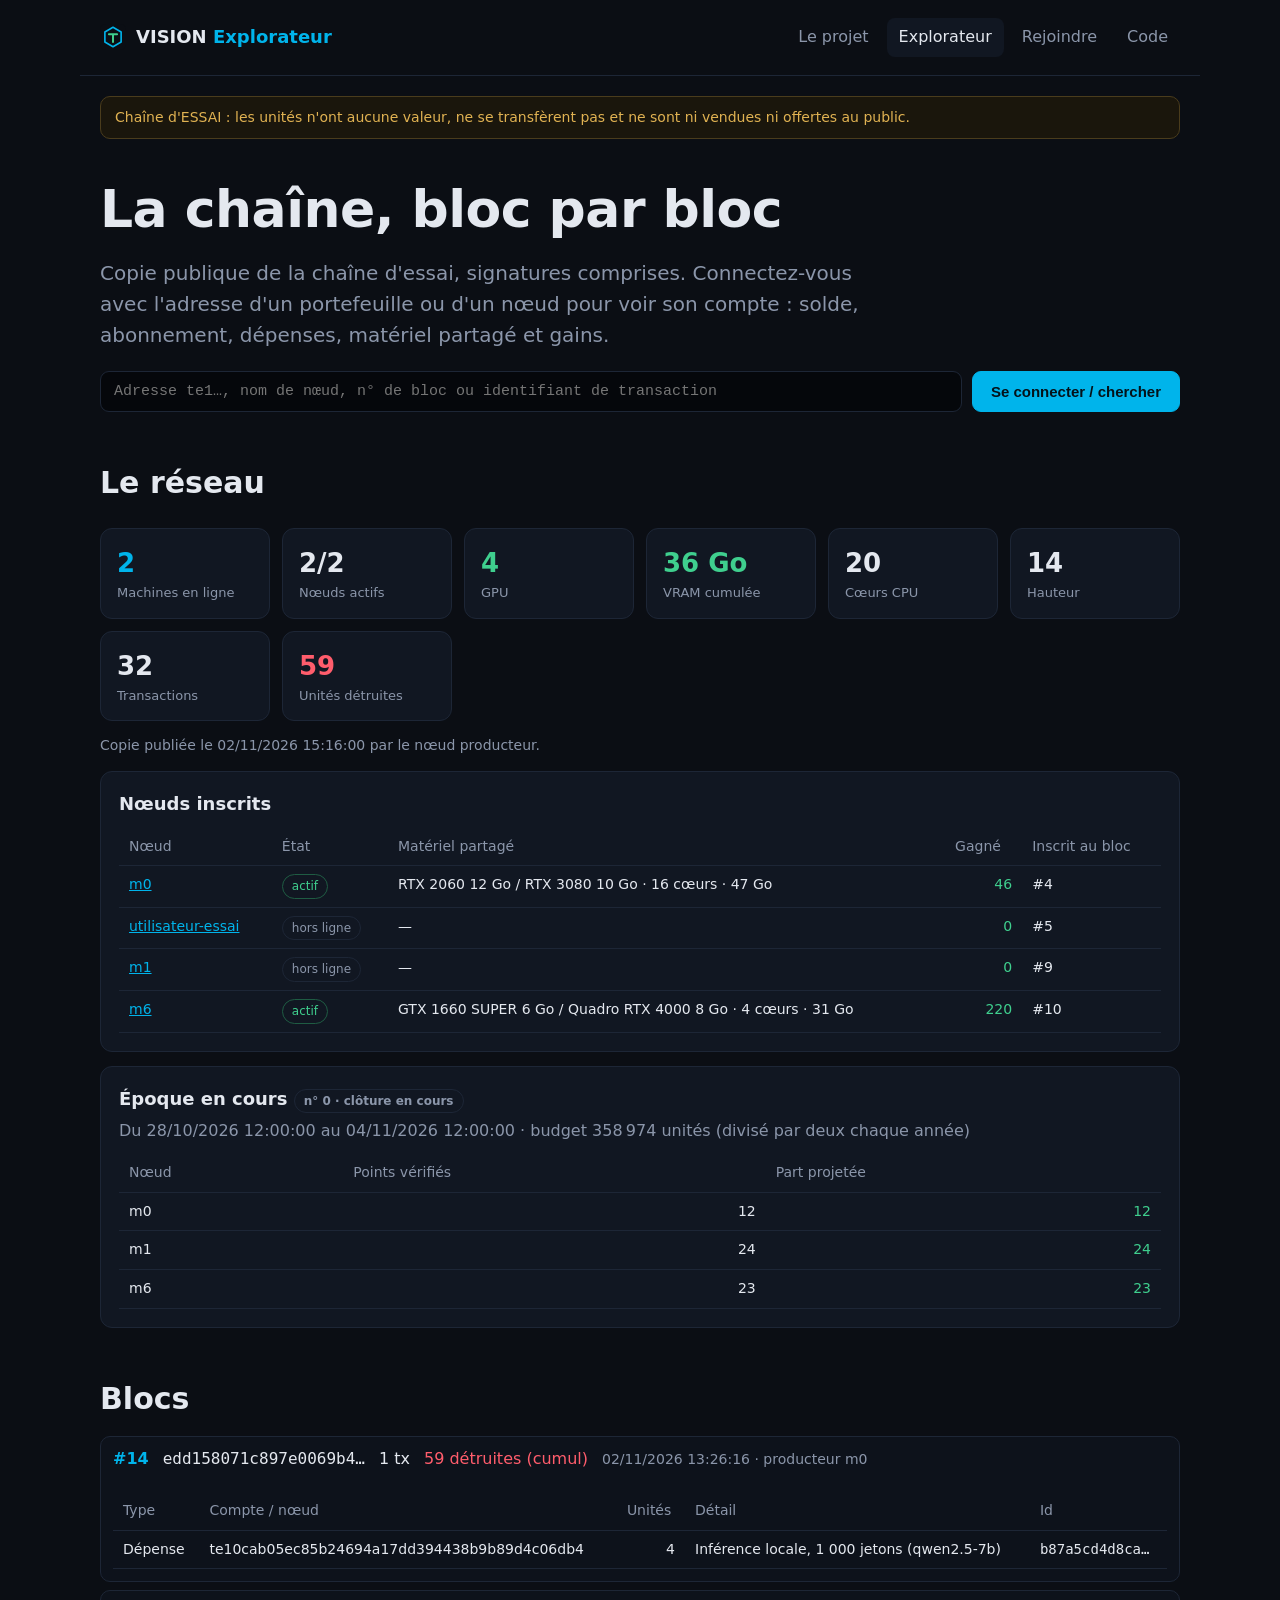
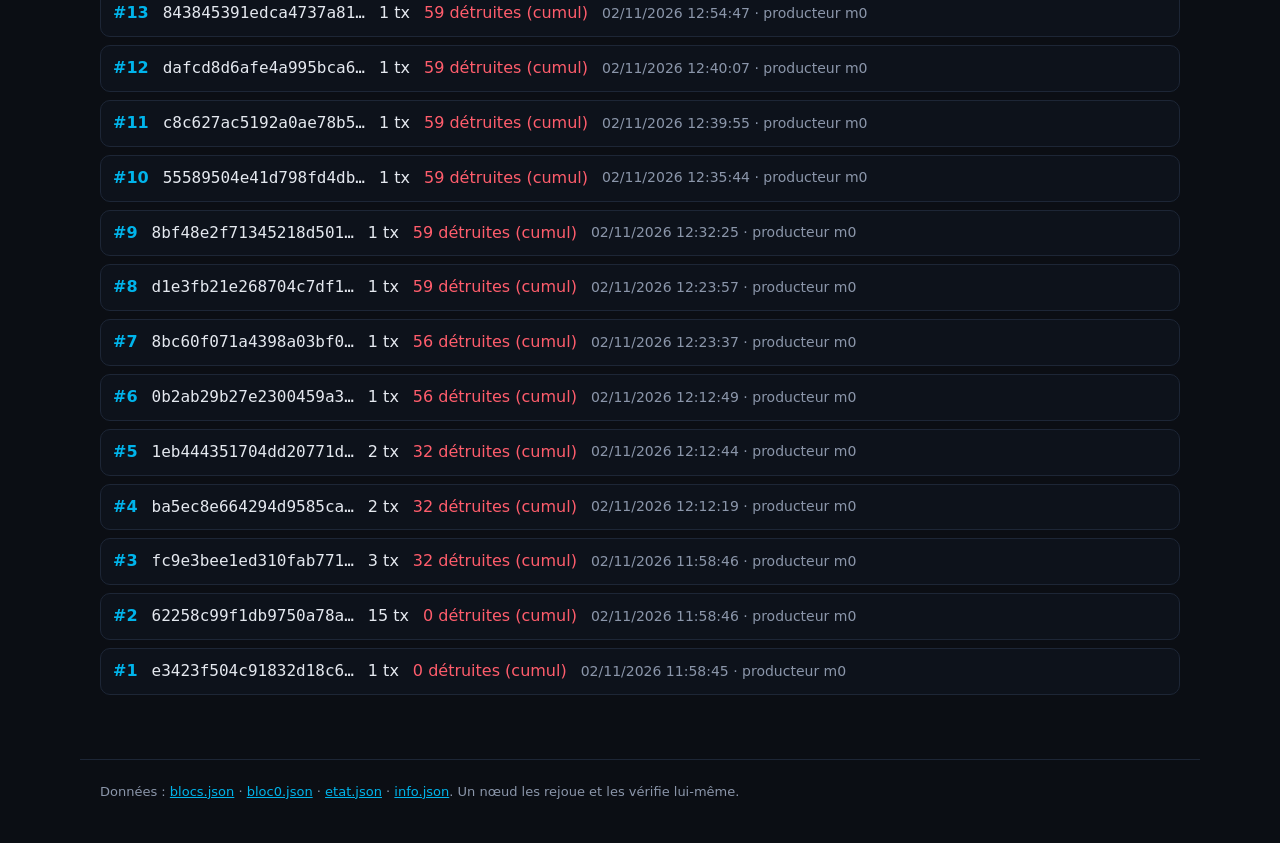
==== docs/explorateur/index.html @ 6919ff0c "VISION : nœud, portefeuille, chaîne d'essai, explorateur et installateur (v0.5.1-essai) Réseau d'ess" ====
<!doctype html>
<html lang="fr">
<head>
<meta charset="utf-8">
<meta name="viewport" content="width=device-width, initial-scale=1">
<title>VISION · explorateur de la chaîne d'essai</title>
<link rel="icon" href="../icone.svg">
<link rel="stylesheet" href="../style.css">
<script defer src="explorateur.js"></script>
</head>
<body>
<header class="haut">
  <a class="marque" href="../"><img src="../icone.svg" alt="" width="26" height="26"><span>VISION <b>Explorateur</b></span></a>
  <nav class="liens">
    <a href="../">Le projet</a>
    <a class="actif" href="./">Explorateur</a>
    <a href="../#rejoindre">Rejoindre</a>
    <a href="https://github.com/Turbo31150/vision">Code</a>
  </nav>
</header>
<main class="page">
  <div class="bandeau">Chaîne d'ESSAI : les unités n'ont aucune valeur, ne se transfèrent pas et ne sont ni vendues ni offertes au public.</div>

  <h1>La chaîne, bloc par bloc</h1>
  <p class="sous">Copie publique de la chaîne d'essai, signatures comprises. Connectez-vous avec l'adresse d'un portefeuille ou d'un nœud pour voir son compte : solde, abonnement, dépenses, matériel partagé et gains.</p>

  <form class="recherche" id="form" role="search">
    <input id="q" type="text" spellcheck="false" autocomplete="off" placeholder="Adresse te1…, nom de nœud, n° de bloc ou identifiant de transaction" aria-label="Recherche">
    <button class="bouton primaire" type="submit">Se connecter / chercher</button>
  </form>
  <div id="message" class="message" hidden></div>

  <section id="compte" hidden>
    <h2 id="compte-titre">Compte</h2>
    <p class="vide mono" id="compte-adresse"></p>
    <div class="kpis" id="compte-kpis"></div>
    <div class="grille" style="margin-top:14px">
      <div class="carte"><h3>Abonnement et forfaits</h3><div id="compte-forfaits"></div></div>
      <div class="carte"><h3>Nœuds et matériel partagé</h3><div id="compte-noeuds"></div></div>
    </div>
    <div class="carte" style="margin-top:14px"><h3>Opérations</h3><div id="compte-historique"></div></div>
  </section>

  <h2>Le réseau</h2>
  <div class="kpis" id="kpis"></div>
  <p class="vide" id="date"></p>
  <div class="carte" style="margin-top:14px"><h3>Nœuds inscrits</h3><div id="noeuds"></div></div>
  <div class="carte" style="margin-top:14px"><h3>Époque en cours <span class="badge" id="epoque-badge"></span></h3><div id="epoque"></div></div>

  <h2>Blocs</h2>
  <div id="blocs"></div>
</main>
<footer>Données : <a href="../chaine/blocs.json">blocs.json</a> · <a href="../chaine/bloc0.json">bloc0.json</a> · <a href="../chaine/etat.json">etat.json</a> · <a href="../chaine/info.json">info.json</a>. Un nœud les rejoue et les vérifie lui-même.</footer>
</body>
</html>
---- docs/style.css ----
:root{--fond:#0b0e14;--carte:#111722;--bord:#1d2636;--texte:#e4e8ef;--doux:#8b96aa;--cyan:#00b4eb;--vert:#3fcf8e;--rouge:#ff5d6c;--or:#e0b252;color-scheme:dark}
*{box-sizing:border-box}
html{-webkit-text-size-adjust:100%}
body{margin:0;background:var(--fond);color:var(--texte);font:16px/1.55 "Noto Sans","Ubuntu","Segoe UI",system-ui,sans-serif}
a{color:var(--cyan)}
code,pre,.mono{font-family:"Ubuntu Mono","DejaVu Sans Mono",ui-monospace,monospace}
.page{max-width:1120px;margin:0 auto;padding:0 20px 64px}
header.haut{display:flex;align-items:center;gap:18px;flex-wrap:wrap;padding:18px 20px;border-bottom:1px solid var(--bord);max-width:1120px;margin:0 auto}
.marque{display:flex;align-items:center;gap:10px;font-weight:600;font-size:18px;text-decoration:none;color:var(--texte)}
.marque b{color:var(--cyan)}
nav.liens{display:flex;gap:6px;flex-wrap:wrap;margin-left:auto}
nav.liens a{padding:7px 12px;border-radius:8px;text-decoration:none;color:var(--doux)}
nav.liens a:hover,nav.liens a.actif{color:var(--texte);background:var(--carte)}
.bandeau{margin:20px 0;padding:10px 14px;border:1px solid #4a3c1c;background:#1a160c;color:var(--or);border-radius:10px;font-size:14px}
h1{font-size:clamp(30px,5vw,52px);line-height:1.08;margin:42px 0 14px;letter-spacing:-.01em}
h2{font-size:clamp(22px,3vw,30px);margin:48px 0 14px}
h3{margin:0 0 6px;font-size:18px}
.sous{color:var(--doux);font-size:clamp(16px,2vw,20px);max-width:760px}
.k{font:600 13px/1 "Ubuntu Mono",monospace;letter-spacing:.16em;text-transform:uppercase;color:var(--cyan)}
.grille{display:grid;grid-template-columns:repeat(auto-fit,minmax(min(100%,240px),1fr));gap:14px}
.carte{background:var(--carte);border:1px solid var(--bord);border-radius:12px;padding:18px}
.carte p{margin:6px 0 0;color:var(--doux)}
.kpis{display:grid;grid-template-columns:repeat(auto-fit,minmax(min(100%,150px),1fr));gap:12px;margin-top:22px}
.kpi{background:var(--carte);border:1px solid var(--bord);border-radius:12px;padding:14px 16px}
.kpi .val{font-size:26px;font-weight:700}
.kpi .lib{font-size:13px;color:var(--doux)}
.kpi.cyan .val{color:var(--cyan)}.kpi.vert .val{color:var(--vert)}.kpi.rouge .val{color:var(--rouge)}
.boutons{display:flex;gap:10px;flex-wrap:wrap;margin-top:22px}
.bouton{display:inline-block;padding:10px 18px;border-radius:9px;border:1px solid var(--bord);background:var(--carte);color:var(--texte);text-decoration:none;font-weight:600;cursor:pointer;font-size:15px}
.bouton.primaire{background:var(--cyan);border-color:var(--cyan);color:#04121a}
ol.etapes{padding-left:22px}
ol.etapes li{margin:10px 0}
pre{background:#05070b;border:1px solid var(--bord);border-radius:10px;padding:14px 16px;overflow-x:auto;font-size:14px;line-height:1.5}
.fait{color:var(--vert)}.prochain{color:var(--cyan)}.plus-tard{color:var(--doux)}
ul.route{list-style:none;padding:0;margin:0}
ul.route li{padding:10px 0;border-bottom:1px solid var(--bord)}
ul.route li b{display:inline-block;min-width:96px}
.table-boite{overflow-x:auto;margin-top:10px}
table{border-collapse:collapse;width:100%;font-size:14px}
th,td{text-align:left;padding:8px 10px;border-bottom:1px solid var(--bord);vertical-align:top}
th{color:var(--doux);font-weight:500}
td.num{text-align:right;font-variant-numeric:tabular-nums}
.plus{color:var(--vert)}.moins,.detruit{color:var(--rouge)}
.badge{display:inline-block;padding:2px 9px;border-radius:999px;font-size:12px;border:1px solid var(--bord);color:var(--doux)}
.badge.ok{color:var(--vert);border-color:#1f5c43}.badge.ko{color:var(--rouge);border-color:#5c1f28}
form.recherche{display:flex;gap:10px;flex-wrap:wrap;margin-top:16px}
form.recherche input{flex:1 1 360px;min-width:0;padding:11px 13px;border-radius:9px;border:1px solid var(--bord);background:#05070b;color:var(--texte);font:15px "Ubuntu Mono",monospace}
.bloc{border:1px solid var(--bord);border-radius:10px;margin-top:8px;background:#0d121b}
.bloc-tete{display:flex;gap:14px;flex-wrap:wrap;align-items:center;padding:10px 12px;cursor:pointer}
.bloc-tete .h{color:var(--cyan);font-weight:700}
.bloc-detail{padding:0 12px 12px}
.message{margin-top:12px;padding:10px 12px;border-radius:9px;font-size:14px}
.message.ok{background:#0f2219;color:var(--vert)}.message.ko{background:#2a1015;color:var(--rouge)}
.vide{color:var(--doux);font-size:14px}
footer{max-width:1120px;margin:0 auto;padding:22px 20px 40px;color:var(--doux);font-size:13px;border-top:1px solid var(--bord)}
[hidden]{display:none!important}
/* ── v0.5.1 : héros avec schéma, grille de trois, circuit d'une unité, capture ── */
.hero{display:grid;grid-template-columns:minmax(0,1.15fr) minmax(0,.85fr);gap:28px;align-items:center}
@media (max-width:860px){.hero{grid-template-columns:1fr}}
.schema{margin:24px 0 0;color:var(--doux)}
.schema svg{width:100%;height:auto;display:block;max-width:440px;margin:0 auto}
.schema .machine rect{fill:var(--carte);stroke:#2a3a52;stroke-width:1.5}
.schema .chaine>rect:first-child{fill:#0d1a24;stroke:var(--cyan);stroke-width:1.5}
.schema .bloc{fill:#0e3b4d;stroke:var(--cyan);stroke-width:1}
.schema .bloc.dernier{fill:var(--cyan)}
.schema .lien-chaine{stroke:var(--cyan);color:var(--cyan)}
.schema .lien-recu{stroke:var(--vert);color:var(--vert)}
.schema .t-titre{fill:var(--texte);font:600 15px "Noto Sans","Ubuntu",sans-serif}
.schema .t-petit{fill:var(--doux);font:12px "Ubuntu Mono",monospace}
.schema .t-recu{fill:var(--vert);font:12px "Ubuntu Mono",monospace}
.grille.trois{grid-template-columns:repeat(auto-fit,minmax(min(100%,300px),1fr))}
ol.circuit-unite{list-style:none;padding:0;margin:0;display:grid;grid-template-columns:repeat(auto-fit,minmax(min(100%,220px),1fr));gap:14px;counter-reset:none}
ol.circuit-unite li{position:relative;background:var(--carte);border:1px solid var(--bord);border-radius:12px;padding:18px 18px 18px 18px;display:flex;flex-direction:column;gap:6px}
ol.circuit-unite li .n{width:30px;height:30px;border-radius:50%;display:grid;place-items:center;font:700 15px "Ubuntu Mono",monospace;background:#0e3b4d;color:var(--cyan);border:1px solid var(--cyan)}
ol.circuit-unite li:nth-child(3) .n{background:#3b1219;color:var(--rouge);border-color:var(--rouge)}
ol.circuit-unite li:nth-child(4) .n{background:#0f2b20;color:var(--vert);border-color:var(--vert)}
ol.circuit-unite li b{font-size:17px}
ol.circuit-unite li span:last-child{color:var(--doux);font-size:15px}
.capture{margin:0;border:1px solid var(--bord);border-radius:12px;overflow:hidden;background:var(--carte)}
.capture img{display:block;width:100%;height:auto}
.capture-bloc p{margin-top:10px}
/* explorateur */
.puces{display:inline-flex;gap:6px;flex-wrap:wrap}
.puce{font-size:12px;padding:2px 8px;border-radius:999px;background:#152031;color:var(--doux);border:1px solid var(--bord)}
.puce.depense{color:var(--rouge);border-color:#5c1f28}.puce.forfait,.puce.achat{color:var(--cyan);border-color:#1d4b5c}
.puce.recompense,.puce.epoque{color:var(--vert);border-color:#1f5c43}.puce.inscription{color:var(--or);border-color:#5c4a1f}
.barre{height:8px;border-radius:999px;background:#152031;overflow:hidden;margin:10px 0 4px}
.barre>span{display:block;height:100%;background:var(--cyan)}
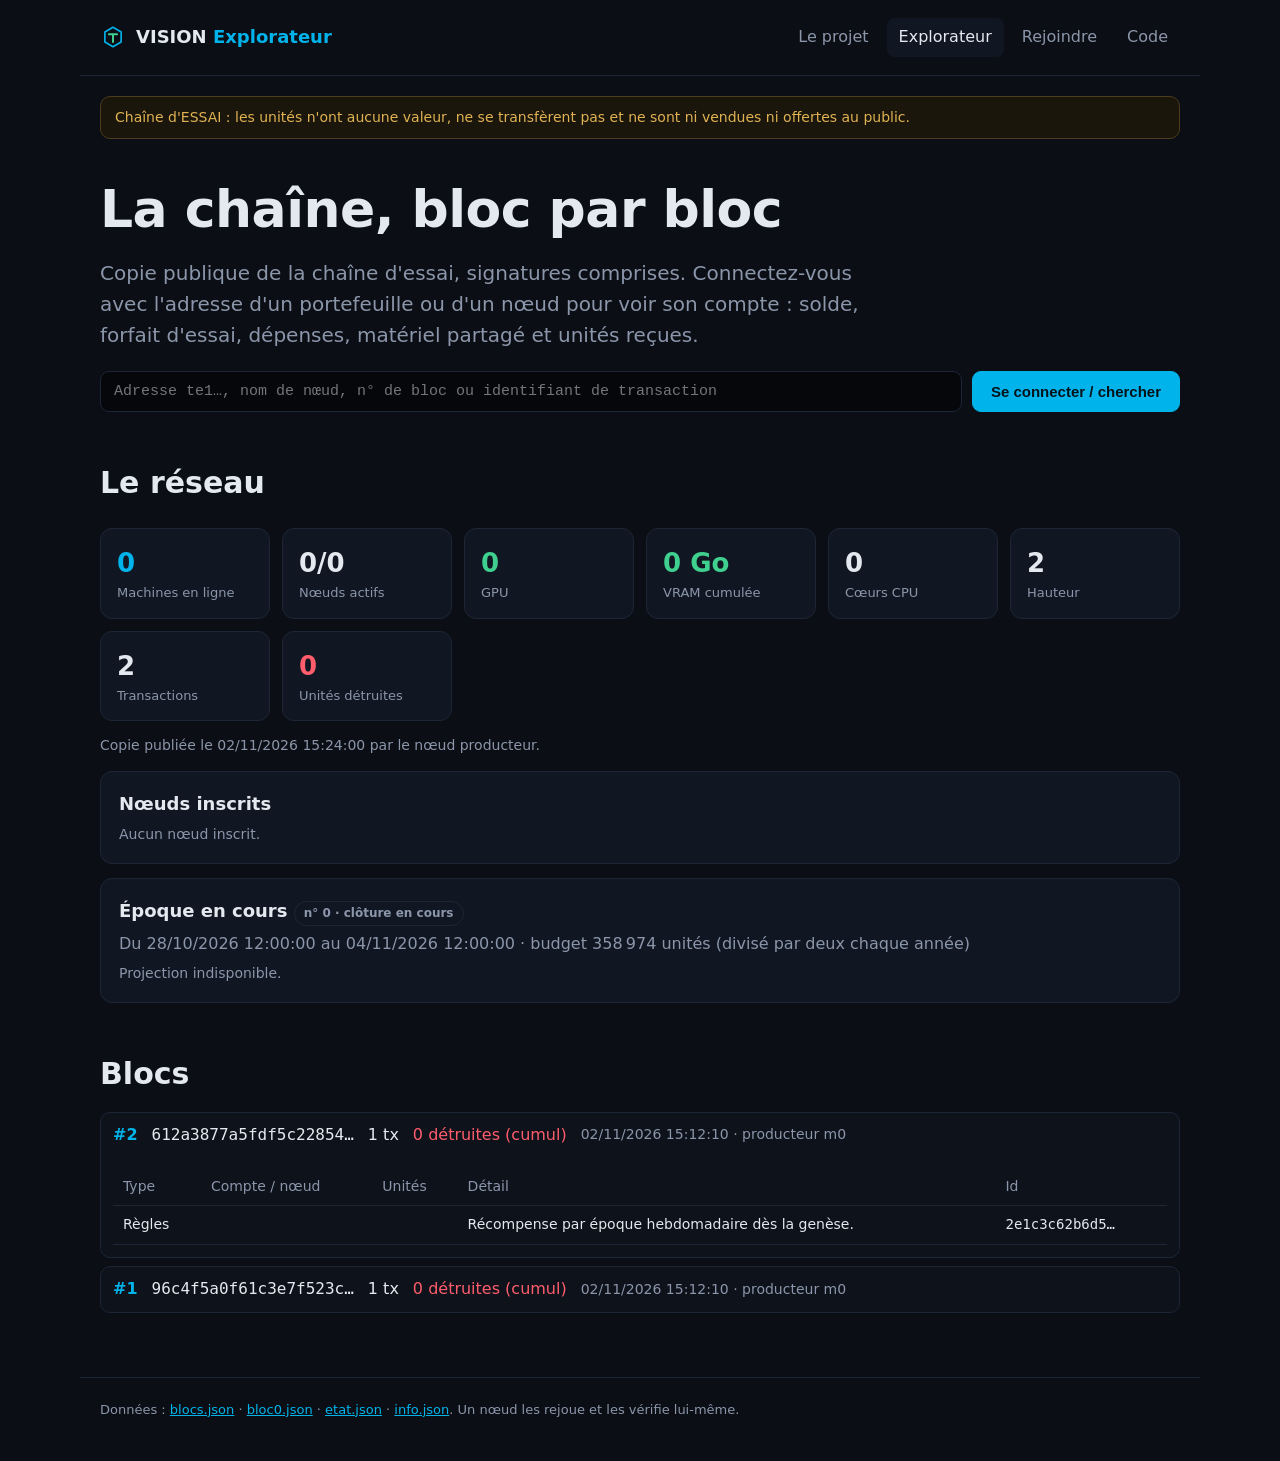
==== commit 1d948a3b: "Chaîne publique propre vision-essai à la place de la copie de la chaîne interne Le miroir docs/chain" ====
--- a/docs/explorateur/index.html
+++ b/docs/explorateur/index.html
@@ -22,7 +22,7 @@
   <div class="bandeau">Chaîne d'ESSAI : les unités n'ont aucune valeur, ne se transfèrent pas et ne sont ni vendues ni offertes au public.</div>
 
   <h1>La chaîne, bloc par bloc</h1>
-  <p class="sous">Copie publique de la chaîne d'essai, signatures comprises. Connectez-vous avec l'adresse d'un portefeuille ou d'un nœud pour voir son compte : solde, abonnement, dépenses, matériel partagé et gains.</p>
+  <p class="sous">Copie publique de la chaîne d'essai, signatures comprises. Connectez-vous avec l'adresse d'un portefeuille ou d'un nœud pour voir son compte : solde, forfait d'essai, dépenses, matériel partagé et unités reçues.</p>
 
   <form class="recherche" id="form" role="search">
     <input id="q" type="text" spellcheck="false" autocomplete="off" placeholder="Adresse te1…, nom de nœud, n° de bloc ou identifiant de transaction" aria-label="Recherche">
@@ -35,7 +35,7 @@
     <p class="vide mono" id="compte-adresse"></p>
     <div class="kpis" id="compte-kpis"></div>
     <div class="grille" style="margin-top:14px">
-      <div class="carte"><h3>Abonnement et forfaits</h3><div id="compte-forfaits"></div></div>
+      <div class="carte"><h3>Forfaits d'essai</h3><div id="compte-forfaits"></div></div>
       <div class="carte"><h3>Nœuds et matériel partagé</h3><div id="compte-noeuds"></div></div>
     </div>
     <div class="carte" style="margin-top:14px"><h3>Opérations</h3><div id="compte-historique"></div></div>
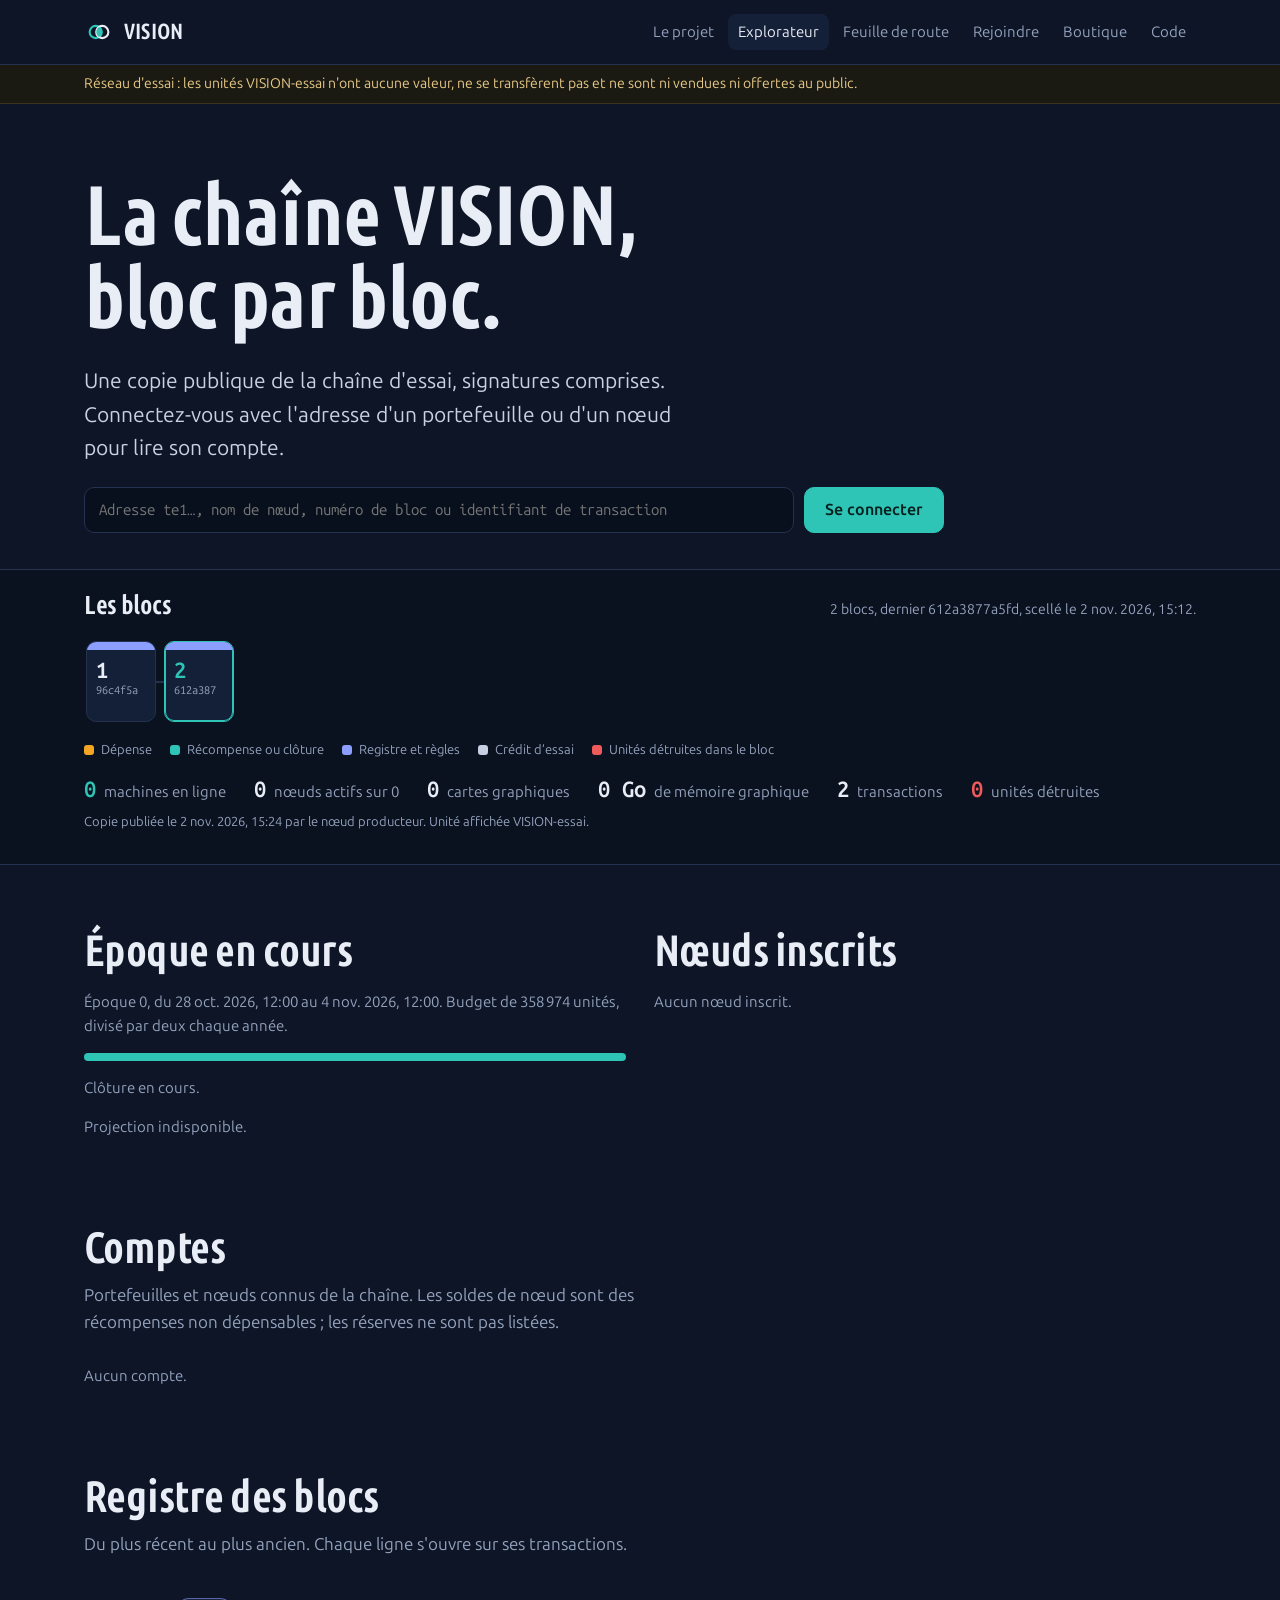
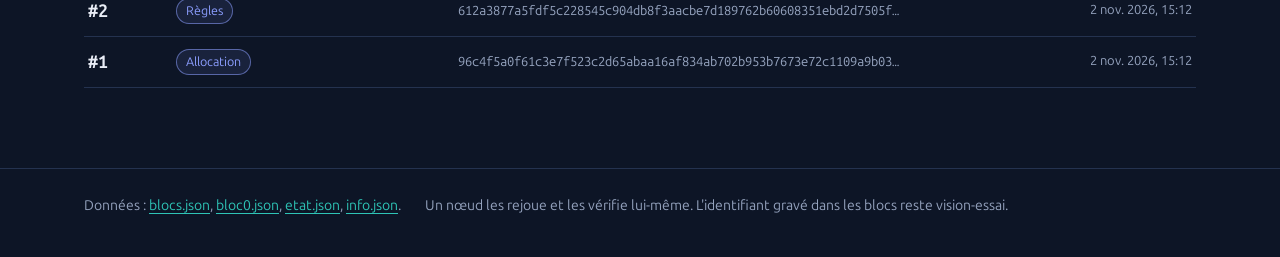
==== commit 30a9f406: "Refonte visuelle, explications pas à pas et illustrations - Site et portefeuille : refonte (palette " ====
--- a/docs/explorateur/index.html
+++ b/docs/explorateur/index.html
@@ -5,51 +5,108 @@
 <meta name="viewport" content="width=device-width, initial-scale=1">
 <title>VISION · explorateur de la chaîne d'essai</title>
 <link rel="icon" href="../icone.svg">
+<link rel="preload" href="../polices/UbuntuSans-variable.ttf" as="font" type="font/ttf" crossorigin>
 <link rel="stylesheet" href="../style.css">
+<script defer src="../ruban.js"></script>
 <script defer src="explorateur.js"></script>
 </head>
 <body>
-<header class="haut">
-  <a class="marque" href="../"><img src="../icone.svg" alt="" width="26" height="26"><span>VISION <b>Explorateur</b></span></a>
-  <nav class="liens">
-    <a href="../">Le projet</a>
-    <a class="actif" href="./">Explorateur</a>
-    <a href="../#rejoindre">Rejoindre</a>
-    <a href="https://github.com/Turbo31150/vision">Code</a>
-  </nav>
+<header class="entete">
+  <div class="cadre">
+    <a class="marque" href="../"><img src="../icone.svg" alt="" width="30" height="30">VISION</a>
+    <nav class="liens" aria-label="Navigation principale">
+      <a href="../">Le projet</a>
+      <a href="./" aria-current="page">Explorateur</a>
+      <a href="../#feuille-de-route">Feuille de route</a>
+      <a href="../#rejoindre">Rejoindre</a>
+      <a href="../#boutique">Boutique</a>
+      <a href="https://github.com/Turbo31150/vision">Code</a>
+    </nav>
+  </div>
 </header>
-<main class="page">
-  <div class="bandeau">Chaîne d'ESSAI : les unités n'ont aucune valeur, ne se transfèrent pas et ne sont ni vendues ni offertes au public.</div>
+<div class="essai"><div class="cadre">Réseau d'essai : les unités VISION-essai n'ont aucune valeur, ne se transfèrent pas et ne sont ni vendues ni offertes au public.</div></div>
 
-  <h1>La chaîne, bloc par bloc</h1>
-  <p class="sous">Copie publique de la chaîne d'essai, signatures comprises. Connectez-vous avec l'adresse d'un portefeuille ou d'un nœud pour voir son compte : solde, forfait d'essai, dépenses, matériel partagé et unités reçues.</p>
-
-  <form class="recherche" id="form" role="search">
-    <input id="q" type="text" spellcheck="false" autocomplete="off" placeholder="Adresse te1…, nom de nœud, n° de bloc ou identifiant de transaction" aria-label="Recherche">
-    <button class="bouton primaire" type="submit">Se connecter / chercher</button>
-  </form>
-  <div id="message" class="message" hidden></div>
-
-  <section id="compte" hidden>
-    <h2 id="compte-titre">Compte</h2>
-    <p class="vide mono" id="compte-adresse"></p>
-    <div class="kpis" id="compte-kpis"></div>
-    <div class="grille" style="margin-top:14px">
-      <div class="carte"><h3>Forfaits d'essai</h3><div id="compte-forfaits"></div></div>
-      <div class="carte"><h3>Nœuds et matériel partagé</h3><div id="compte-noeuds"></div></div>
+<main>
+  <section class="heros">
+    <div class="cadre">
+      <h1>La chaîne VISION, bloc par bloc.</h1>
+      <p>Une copie publique de la chaîne d'essai, signatures comprises. Connectez-vous avec l'adresse d'un portefeuille ou d'un nœud pour lire son compte.</p>
+      <form class="connexion" id="form" role="search">
+        <input id="q" type="text" spellcheck="false" autocomplete="off" aria-label="Adresse, nœud, bloc ou transaction" placeholder="Adresse te1…, nom de nœud, numéro de bloc ou identifiant de transaction">
+        <button class="bouton principal" type="submit">Se connecter</button>
+      </form>
+      <div id="message" class="message" hidden></div>
     </div>
-    <div class="carte" style="margin-top:14px"><h3>Opérations</h3><div id="compte-historique"></div></div>
   </section>
 
-  <h2>Le réseau</h2>
-  <div class="kpis" id="kpis"></div>
-  <p class="vide" id="date"></p>
-  <div class="carte" style="margin-top:14px"><h3>Nœuds inscrits</h3><div id="noeuds"></div></div>
-  <div class="carte" style="margin-top:14px"><h3>Époque en cours <span class="badge" id="epoque-badge"></span></h3><div id="epoque"></div></div>
+  <section class="ruban-zone" aria-labelledby="titre-ruban">
+    <div class="cadre">
+      <div class="ruban-tete">
+        <h2 id="titre-ruban">Les blocs</h2>
+        <p id="ruban-info">Lecture de la copie publique…</p>
+      </div>
+      <div class="ruban" id="ruban" role="list" aria-label="Blocs de la chaîne d'essai"></div>
+      <div class="legende" id="legende"></div>
+      <ul class="chiffres" id="chiffres"></ul>
+      <p class="date-mesure" id="date"></p>
+    </div>
+  </section>
 
-  <h2>Blocs</h2>
-  <div id="blocs"></div>
+  <section class="section" id="compte" hidden>
+    <div class="cadre">
+      <div class="releve">
+        <h2 id="compte-titre">Compte</h2>
+        <p class="adresse" id="compte-adresse"></p>
+        <div class="solde-grand"><span id="compte-solde">0</span><small>VISION-essai</small></div>
+        <ul class="chiffres" id="compte-chiffres"></ul>
+        <div class="deux-col">
+          <div><h3>Forfaits d'essai</h3><div id="compte-forfaits"></div></div>
+          <div><h3>Nœuds et matériel partagé</h3><div id="compte-noeuds"></div></div>
+        </div>
+        <h3>Opérations sur la chaîne</h3>
+        <div id="compte-historique"></div>
+      </div>
+    </div>
+  </section>
+
+  <section class="section">
+    <div class="cadre deux-col">
+      <div>
+        <h2>Époque en cours</h2>
+        <p class="vide" id="epoque-fenetre"></p>
+        <div class="progression" aria-hidden="true"><span id="epoque-barre"></span></div>
+        <p class="vide" id="epoque-reste"></p>
+        <div id="epoque"></div>
+      </div>
+      <div>
+        <h2>Nœuds inscrits</h2>
+        <div id="noeuds"></div>
+      </div>
+    </div>
+  </section>
+
+  <section class="section">
+    <div class="cadre">
+      <h2>Comptes</h2>
+      <p class="chapeau">Portefeuilles et nœuds connus de la chaîne. Les soldes de nœud sont des récompenses non dépensables ; les réserves ne sont pas listées.</p>
+      <div id="comptes"></div>
+    </div>
+  </section>
+
+  <section class="section">
+    <div class="cadre">
+      <h2>Registre des blocs</h2>
+      <p class="chapeau">Du plus récent au plus ancien. Chaque ligne s'ouvre sur ses transactions.</p>
+      <div class="registre" id="blocs"></div>
+    </div>
+  </section>
 </main>
-<footer>Données : <a href="../chaine/blocs.json">blocs.json</a> · <a href="../chaine/bloc0.json">bloc0.json</a> · <a href="../chaine/etat.json">etat.json</a> · <a href="../chaine/info.json">info.json</a>. Un nœud les rejoue et les vérifie lui-même.</footer>
+
+<footer class="pied">
+  <div class="cadre">
+    <span>Données : <a href="../chaine/blocs.json">blocs.json</a>, <a href="../chaine/bloc0.json">bloc0.json</a>, <a href="../chaine/etat.json">etat.json</a>, <a href="../chaine/info.json">info.json</a>.</span>
+    <span>Un nœud les rejoue et les vérifie lui-même. L'identifiant gravé dans les blocs reste vision-essai.</span>
+  </div>
+</footer>
 </body>
 </html>
--- a/docs/style.css
+++ b/docs/style.css
@@ -1,88 +1,194 @@
-:root{--fond:#0b0e14;--carte:#111722;--bord:#1d2636;--texte:#e4e8ef;--doux:#8b96aa;--cyan:#00b4eb;--vert:#3fcf8e;--rouge:#ff5d6c;--or:#e0b252;color-scheme:dark}
-*{box-sizing:border-box}
-html{-webkit-text-size-adjust:100%}
-body{margin:0;background:var(--fond);color:var(--texte);font:16px/1.55 "Noto Sans","Ubuntu","Segoe UI",system-ui,sans-serif}
-a{color:var(--cyan)}
-code,pre,.mono{font-family:"Ubuntu Mono","DejaVu Sans Mono",ui-monospace,monospace}
-.page{max-width:1120px;margin:0 auto;padding:0 20px 64px}
-header.haut{display:flex;align-items:center;gap:18px;flex-wrap:wrap;padding:18px 20px;border-bottom:1px solid var(--bord);max-width:1120px;margin:0 auto}
-.marque{display:flex;align-items:center;gap:10px;font-weight:600;font-size:18px;text-decoration:none;color:var(--texte)}
-.marque b{color:var(--cyan)}
-nav.liens{display:flex;gap:6px;flex-wrap:wrap;margin-left:auto}
-nav.liens a{padding:7px 12px;border-radius:8px;text-decoration:none;color:var(--doux)}
-nav.liens a:hover,nav.liens a.actif{color:var(--texte);background:var(--carte)}
-.bandeau{margin:20px 0;padding:10px 14px;border:1px solid #4a3c1c;background:#1a160c;color:var(--or);border-radius:10px;font-size:14px}
-h1{font-size:clamp(30px,5vw,52px);line-height:1.08;margin:42px 0 14px;letter-spacing:-.01em}
-h2{font-size:clamp(22px,3vw,30px);margin:48px 0 14px}
-h3{margin:0 0 6px;font-size:18px}
-.sous{color:var(--doux);font-size:clamp(16px,2vw,20px);max-width:760px}
-.k{font:600 13px/1 "Ubuntu Mono",monospace;letter-spacing:.16em;text-transform:uppercase;color:var(--cyan)}
-.grille{display:grid;grid-template-columns:repeat(auto-fit,minmax(min(100%,240px),1fr));gap:14px}
-.carte{background:var(--carte);border:1px solid var(--bord);border-radius:12px;padding:18px}
-.carte p{margin:6px 0 0;color:var(--doux)}
-.kpis{display:grid;grid-template-columns:repeat(auto-fit,minmax(min(100%,150px),1fr));gap:12px;margin-top:22px}
-.kpi{background:var(--carte);border:1px solid var(--bord);border-radius:12px;padding:14px 16px}
-.kpi .val{font-size:26px;font-weight:700}
-.kpi .lib{font-size:13px;color:var(--doux)}
-.kpi.cyan .val{color:var(--cyan)}.kpi.vert .val{color:var(--vert)}.kpi.rouge .val{color:var(--rouge)}
-.boutons{display:flex;gap:10px;flex-wrap:wrap;margin-top:22px}
-.bouton{display:inline-block;padding:10px 18px;border-radius:9px;border:1px solid var(--bord);background:var(--carte);color:var(--texte);text-decoration:none;font-weight:600;cursor:pointer;font-size:15px}
-.bouton.primaire{background:var(--cyan);border-color:var(--cyan);color:#04121a}
-ol.etapes{padding-left:22px}
-ol.etapes li{margin:10px 0}
-pre{background:#05070b;border:1px solid var(--bord);border-radius:10px;padding:14px 16px;overflow-x:auto;font-size:14px;line-height:1.5}
-.fait{color:var(--vert)}.prochain{color:var(--cyan)}.plus-tard{color:var(--doux)}
-ul.route{list-style:none;padding:0;margin:0}
-ul.route li{padding:10px 0;border-bottom:1px solid var(--bord)}
-ul.route li b{display:inline-block;min-width:96px}
-.table-boite{overflow-x:auto;margin-top:10px}
-table{border-collapse:collapse;width:100%;font-size:14px}
-th,td{text-align:left;padding:8px 10px;border-bottom:1px solid var(--bord);vertical-align:top}
-th{color:var(--doux);font-weight:500}
-td.num{text-align:right;font-variant-numeric:tabular-nums}
-.plus{color:var(--vert)}.moins,.detruit{color:var(--rouge)}
-.badge{display:inline-block;padding:2px 9px;border-radius:999px;font-size:12px;border:1px solid var(--bord);color:var(--doux)}
-.badge.ok{color:var(--vert);border-color:#1f5c43}.badge.ko{color:var(--rouge);border-color:#5c1f28}
-form.recherche{display:flex;gap:10px;flex-wrap:wrap;margin-top:16px}
-form.recherche input{flex:1 1 360px;min-width:0;padding:11px 13px;border-radius:9px;border:1px solid var(--bord);background:#05070b;color:var(--texte);font:15px "Ubuntu Mono",monospace}
-.bloc{border:1px solid var(--bord);border-radius:10px;margin-top:8px;background:#0d121b}
-.bloc-tete{display:flex;gap:14px;flex-wrap:wrap;align-items:center;padding:10px 12px;cursor:pointer}
-.bloc-tete .h{color:var(--cyan);font-weight:700}
-.bloc-detail{padding:0 12px 12px}
-.message{margin-top:12px;padding:10px 12px;border-radius:9px;font-size:14px}
-.message.ok{background:#0f2219;color:var(--vert)}.message.ko{background:#2a1015;color:var(--rouge)}
-.vide{color:var(--doux);font-size:14px}
-footer{max-width:1120px;margin:0 auto;padding:22px 20px 40px;color:var(--doux);font-size:13px;border-top:1px solid var(--bord)}
-[hidden]{display:none!important}
-/* ── v0.5.1 : héros avec schéma, grille de trois, circuit d'une unité, capture ── */
-.hero{display:grid;grid-template-columns:minmax(0,1.15fr) minmax(0,.85fr);gap:28px;align-items:center}
-@media (max-width:860px){.hero{grid-template-columns:1fr}}
-.schema{margin:24px 0 0;color:var(--doux)}
-.schema svg{width:100%;height:auto;display:block;max-width:440px;margin:0 auto}
-.schema .machine rect{fill:var(--carte);stroke:#2a3a52;stroke-width:1.5}
-.schema .chaine>rect:first-child{fill:#0d1a24;stroke:var(--cyan);stroke-width:1.5}
-.schema .bloc{fill:#0e3b4d;stroke:var(--cyan);stroke-width:1}
-.schema .bloc.dernier{fill:var(--cyan)}
-.schema .lien-chaine{stroke:var(--cyan);color:var(--cyan)}
-.schema .lien-recu{stroke:var(--vert);color:var(--vert)}
-.schema .t-titre{fill:var(--texte);font:600 15px "Noto Sans","Ubuntu",sans-serif}
-.schema .t-petit{fill:var(--doux);font:12px "Ubuntu Mono",monospace}
-.schema .t-recu{fill:var(--vert);font:12px "Ubuntu Mono",monospace}
-.grille.trois{grid-template-columns:repeat(auto-fit,minmax(min(100%,300px),1fr))}
-ol.circuit-unite{list-style:none;padding:0;margin:0;display:grid;grid-template-columns:repeat(auto-fit,minmax(min(100%,220px),1fr));gap:14px;counter-reset:none}
-ol.circuit-unite li{position:relative;background:var(--carte);border:1px solid var(--bord);border-radius:12px;padding:18px 18px 18px 18px;display:flex;flex-direction:column;gap:6px}
-ol.circuit-unite li .n{width:30px;height:30px;border-radius:50%;display:grid;place-items:center;font:700 15px "Ubuntu Mono",monospace;background:#0e3b4d;color:var(--cyan);border:1px solid var(--cyan)}
-ol.circuit-unite li:nth-child(3) .n{background:#3b1219;color:var(--rouge);border-color:var(--rouge)}
-ol.circuit-unite li:nth-child(4) .n{background:#0f2b20;color:var(--vert);border-color:var(--vert)}
-ol.circuit-unite li b{font-size:17px}
-ol.circuit-unite li span:last-child{color:var(--doux);font-size:15px}
-.capture{margin:0;border:1px solid var(--bord);border-radius:12px;overflow:hidden;background:var(--carte)}
-.capture img{display:block;width:100%;height:auto}
-.capture-bloc p{margin-top:10px}
-/* explorateur */
-.puces{display:inline-flex;gap:6px;flex-wrap:wrap}
-.puce{font-size:12px;padding:2px 8px;border-radius:999px;background:#152031;color:var(--doux);border:1px solid var(--bord)}
-.puce.depense{color:var(--rouge);border-color:#5c1f28}.puce.forfait,.puce.achat{color:var(--cyan);border-color:#1d4b5c}
-.puce.recompense,.puce.epoque{color:var(--vert);border-color:#1f5c43}.puce.inscription{color:var(--or);border-color:#5c4a1f}
-.barre{height:8px;border-radius:999px;background:#152031;overflow:hidden;margin:10px 0 4px}
-.barre>span{display:block;height:100%;background:var(--cyan)}
+/* VISION · identité du site public et de l'explorateur. Encre bleue, couleurs réservées aux données. */
+@font-face { font-family: "VISION Sans"; src: url("polices/UbuntuSans-variable.ttf") format("truetype");
+  font-weight: 100 800; font-stretch: 75% 100%; font-display: swap; }
+@font-face { font-family: "VISION Mono"; src: url("polices/UbuntuSansMono-variable.ttf") format("truetype");
+  font-weight: 400 700; font-display: swap; }
+
+:root {
+  --encre: #0D1526; --surface: #142038; --surface-2: #192844; --filet: #24324F;
+  --texte: #E9EDF6; --doux: #94A2BD;
+  --ambre: #F5A524; --sarcelle: #2EC4B6; --corail: #EF5B5B; --pervenche: #8C9EFF; --credit: #C7D0E2;
+  --sans: "VISION Sans", "Ubuntu Sans", "Noto Sans", system-ui, sans-serif;
+  --mono: "VISION Mono", "Ubuntu Sans Mono", "DejaVu Sans Mono", ui-monospace, monospace;
+  --large: 1160px;
+  color-scheme: dark;
+}
+* { box-sizing: border-box; }
+html { -webkit-text-size-adjust: 100%; scroll-behavior: smooth; }
+@media (prefers-reduced-motion: reduce) { html { scroll-behavior: auto; } *, *::before, *::after { animation: none !important; transition: none !important; } }
+body { margin: 0; background: var(--encre); color: var(--texte); font: 400 17px/1.6 var(--sans); }
+a { color: var(--sarcelle); text-underline-offset: 3px; }
+a:focus-visible, button:focus-visible, input:focus-visible, .tuile:focus-visible { outline: 2px solid var(--sarcelle); outline-offset: 3px; border-radius: 6px; }
+code, pre, .mono { font-family: var(--mono); }
+[hidden] { display: none !important; }
+.cadre { max-width: var(--large); margin: 0 auto; padding: 0 24px; }
+
+/* en-tête */
+.entete { border-bottom: 1px solid var(--filet); }
+.entete .cadre { display: flex; align-items: center; gap: 20px; flex-wrap: wrap; padding-block: 14px; }
+.marque { display: flex; align-items: center; gap: 10px; text-decoration: none; color: var(--texte); font: 720 22px/1 var(--sans); font-stretch: 75%; letter-spacing: .01em; }
+.marque img { display: block; }
+nav.liens { display: flex; gap: 4px; flex-wrap: wrap; margin-left: auto; }
+nav.liens a { color: var(--doux); text-decoration: none; padding: 6px 10px; border-radius: 8px; font-size: 15px; }
+nav.liens a:hover, nav.liens a[aria-current="page"] { color: var(--texte); background: var(--surface); }
+.essai { background: #1B1A12; border-bottom: 1px solid #3A3320; color: #E8C987; font-size: 14px; }
+.essai .cadre { padding-block: 8px; }
+
+/* titres */
+h1, h2, h3 { font-family: var(--sans); font-stretch: 75%; letter-spacing: -.012em; margin: 0; }
+h1 { font-weight: 740; font-size: clamp(44px, 6.6vw, 88px); line-height: .98; max-width: 19ch; }
+h2 { font-weight: 720; font-size: clamp(30px, 3.6vw, 44px); line-height: 1.04; }
+h3 { font-weight: 700; font-size: 22px; line-height: 1.15; }
+.section { padding-block: 64px 8px; }
+.section > .cadre > h2 { margin-bottom: 10px; }
+.chapeau { color: var(--doux); max-width: 62ch; margin: 0 0 28px; }
+
+/* héros */
+.heros { padding-block: 72px 36px; }
+.heros p { font-size: clamp(18px, 1.8vw, 21px); color: #C9D2E3; max-width: 52ch; margin: 22px 0 0; }
+.actions { display: flex; gap: 12px; flex-wrap: wrap; margin-top: 30px; }
+.bouton { display: inline-block; padding: 12px 20px; border-radius: 10px; text-decoration: none; font-weight: 640; font-size: 16px; color: var(--texte); border: 1px solid var(--filet); background: var(--surface); cursor: pointer; font-family: var(--sans); }
+.bouton:hover { border-color: #3A4D73; }
+.bouton.principal { background: var(--sarcelle); border-color: var(--sarcelle); color: #05211E; }
+.bouton.principal:hover { background: #45D3C6; }
+
+/* ruban de la chaîne : l'élément signature */
+.ruban-zone { border-block: 1px solid var(--filet); background: #0A111F; }
+.ruban-zone .cadre { padding-block: 22px 18px; }
+.ruban-tete { display: flex; align-items: baseline; justify-content: space-between; gap: 16px; flex-wrap: wrap; margin-bottom: 14px; }
+.ruban-tete h2 { font-size: 26px; }
+.ruban-tete p { margin: 0; color: var(--doux); font-size: 14px; }
+.ruban { display: flex; gap: 0; overflow-x: auto; padding: 6px 2px 14px; }
+.ruban::-webkit-scrollbar { height: 8px; } .ruban::-webkit-scrollbar-thumb { background: var(--filet); border-radius: 8px; }
+.maillon { display: flex; align-items: center; flex: none; }
+.maillon + .maillon::before { content: ""; width: 8px; height: 2px; background: var(--filet); }
+.tuile { width: 70px; flex: none; background: var(--surface); border: 1px solid var(--filet); border-radius: 10px; padding: 0 0 8px; text-align: left; cursor: pointer; color: var(--texte); font: inherit; overflow: hidden; display: block; text-decoration: none; }
+.tuile:hover { border-color: #41557E; }
+.tuile .barre { display: flex; height: 8px; }
+.tuile .barre span { display: block; height: 100%; }
+.tuile .h { display: block; font: 600 22px/1 var(--mono); padding: 10px 9px 2px; }
+.tuile .e { display: block; font: 400 11px/1.3 var(--mono); color: var(--doux); padding: 0 9px; }
+.tuile .d { display: block; font: 500 11px/1.3 var(--mono); color: var(--corail); padding: 2px 9px 0; min-height: 15px; }
+.tuile.tete { border-color: var(--sarcelle); box-shadow: 0 0 0 1px var(--sarcelle) inset; }
+.tuile.tete .h { color: var(--sarcelle); }
+.legende { display: flex; gap: 18px; flex-wrap: wrap; font-size: 13px; color: var(--doux); margin-top: 4px; }
+.legende span::before { content: ""; display: inline-block; width: 10px; height: 10px; border-radius: 3px; margin-right: 7px; vertical-align: -1px; background: var(--c); }
+@keyframes entree { from { opacity: 0; transform: translateX(12px); } to { opacity: 1; transform: none; } }
+.ruban.anime .maillon { animation: entree .45s cubic-bezier(.2, .7, .2, 1) both; animation-delay: calc(var(--i) * 28ms); }
+
+/* chiffres compacts */
+.chiffres { display: flex; flex-wrap: wrap; gap: 6px 28px; margin: 18px 0 0; padding: 0; list-style: none; }
+.chiffres li { display: flex; align-items: baseline; gap: 8px; color: var(--doux); font-size: 15px; }
+.chiffres b { color: var(--texte); font: 600 22px/1 var(--mono); }
+.chiffres b.c-sarcelle { color: var(--sarcelle); } .chiffres b.c-corail { color: var(--corail); } .chiffres b.c-ambre { color: var(--ambre); }
+.date-mesure { color: var(--doux); font-size: 13px; margin-top: 8px; }
+
+/* ce qui tourne : définitions sur deux colonnes */
+dl.tourne { display: grid; grid-template-columns: minmax(170px, 260px) 1fr; margin: 0; border-top: 1px solid var(--filet); }
+dl.tourne dt, dl.tourne dd { padding: 18px 0; border-bottom: 1px solid var(--filet); margin: 0; }
+dl.tourne dt { font: 700 22px/1.15 var(--sans); font-stretch: 75%; padding-right: 24px; }
+dl.tourne dd { color: #C9D2E3; max-width: 66ch; }
+@media (max-width: 720px) { dl.tourne { grid-template-columns: 1fr; } dl.tourne dt { border-bottom: 0; padding-bottom: 4px; } dl.tourne dd { padding-top: 0; } }
+
+/* circuit d'une unité : vraie séquence */
+ol.circuit { list-style: none; margin: 0; padding: 0; display: grid; grid-template-columns: repeat(4, 1fr); gap: 0; counter-reset: etape; }
+ol.circuit li { position: relative; padding: 0 20px 0 0; }
+ol.circuit li::before { counter-increment: etape; content: counter(etape); display: grid; place-items: center; width: 34px; height: 34px; border-radius: 50%; border: 2px solid var(--c); color: var(--c); font: 600 15px/1 var(--mono); background: var(--encre); position: relative; z-index: 1; }
+ol.circuit li::after { content: ""; position: absolute; left: 34px; right: 0; top: 17px; height: 2px; background: var(--filet); }
+ol.circuit li:last-child::after { display: none; }
+ol.circuit b { display: block; font: 700 20px/1.2 var(--sans); font-stretch: 75%; margin: 14px 0 6px; color: var(--c); }
+ol.circuit span { color: #C9D2E3; font-size: 15px; display: block; max-width: 30ch; }
+@media (max-width: 820px) { ol.circuit { grid-template-columns: 1fr; gap: 22px; } ol.circuit li { padding: 0 0 0 52px; } ol.circuit li::before { position: absolute; left: 0; top: 0; } ol.circuit li::after { left: 16px; right: auto; top: 34px; bottom: -22px; width: 2px; height: auto; } ol.circuit b { margin-top: 4px; } }
+
+/* capture */
+figure.capture { margin: 0; border: 1px solid var(--filet); border-radius: 12px; overflow: hidden; background: var(--surface); }
+figure.capture img { display: block; width: 100%; height: auto; }
+figure.capture figcaption { padding: 12px 16px; color: var(--doux); font-size: 14px; border-top: 1px solid var(--filet); }
+
+/* tableaux */
+.table-boite { overflow-x: auto; }
+table { border-collapse: collapse; width: 100%; font-size: 15px; }
+th, td { text-align: left; padding: 10px 12px; border-bottom: 1px solid var(--filet); vertical-align: top; }
+th { color: var(--doux); font-weight: 500; font-size: 13px; }
+td.num { text-align: right; font-family: var(--mono); font-variant-numeric: tabular-nums; }
+.etat { display: inline-flex; align-items: center; gap: 7px; font-size: 14px; white-space: nowrap; }
+.etat::before { content: ""; width: 8px; height: 8px; border-radius: 50%; background: var(--doux); }
+.etat.actif::before { background: var(--sarcelle); }
+.etat.actif { color: var(--sarcelle); } .etat.hors { color: var(--doux); }
+.c-sarcelle { color: var(--sarcelle); } .c-corail { color: var(--corail); } .c-ambre { color: var(--ambre); } .c-pervenche { color: var(--pervenche); }
+
+/* feuille de route : frise verticale datée */
+ol.frise { list-style: none; margin: 0; padding: 0; position: relative; }
+ol.frise::before { content: ""; position: absolute; left: 11px; top: 8px; bottom: 8px; width: 2px; background: var(--filet); }
+ol.frise > li { position: relative; padding: 0 0 34px 48px; }
+ol.frise > li::before { content: ""; position: absolute; left: 3px; top: 6px; width: 14px; height: 14px; border-radius: 50%; border: 2px solid var(--c, var(--doux)); background: var(--encre); }
+ol.frise > li.fait::before { background: var(--c); }
+ol.frise .quand { display: flex; gap: 12px; align-items: baseline; flex-wrap: wrap; margin-bottom: 6px; }
+ol.frise .quand time, ol.frise .quand .date { font: 500 14px/1 var(--mono); color: var(--doux); }
+ol.frise .statut { font-size: 13px; font-weight: 600; color: var(--c); border: 1px solid var(--c); border-radius: 999px; padding: 2px 10px; }
+ol.frise h3 { margin-bottom: 8px; }
+ol.frise ul { margin: 0; padding-left: 18px; color: #C9D2E3; max-width: 70ch; }
+ol.frise ul li { margin: 4px 0; }
+ol.frise .preuve { font-size: 14px; margin-top: 8px; }
+li.fait { --c: var(--sarcelle); } li.prochain { --c: var(--ambre); } li.conditionnel { --c: var(--pervenche); }
+
+/* rejoindre */
+ol.etapes { margin: 0; padding-left: 24px; max-width: 76ch; }
+ol.etapes > li { margin: 0 0 18px; padding-left: 6px; }
+ol.etapes > li::marker { font: 600 16px var(--mono); color: var(--sarcelle); }
+pre { background: #08101D; border: 1px solid var(--filet); border-radius: 10px; padding: 14px 16px; overflow-x: auto; font-size: 14px; line-height: 1.55; margin: 10px 0 0; }
+code { font-size: .92em; }
+
+/* listes sobres */
+ul.sobre { list-style: none; margin: 0; padding: 0; max-width: 76ch; }
+ul.sobre li { padding: 12px 0; border-bottom: 1px solid var(--filet); color: #C9D2E3; }
+ul.sobre li b { color: var(--texte); font-weight: 650; }
+.vide { color: var(--doux); font-size: 15px; }
+
+/* pied */
+footer.pied { border-top: 1px solid var(--filet); margin-top: 72px; }
+footer.pied .cadre { padding-block: 26px 40px; color: var(--doux); font-size: 14px; display: flex; gap: 10px 24px; flex-wrap: wrap; }
+
+/* ── explorateur ── */
+form.connexion { display: flex; gap: 10px; flex-wrap: wrap; margin-top: 22px; max-width: 860px; }
+form.connexion input { flex: 1 1 380px; min-width: 0; padding: 13px 14px; border-radius: 10px; border: 1px solid var(--filet); background: #08101D; color: var(--texte); font: 15px var(--mono); }
+.message { margin-top: 14px; padding: 10px 14px; border-radius: 10px; font-size: 15px; max-width: 860px; }
+.message.ok { background: #0E2A2A; color: #7EE3D9; } .message.ko { background: #2C1418; color: #F59A9A; }
+.registre .ligne { border-bottom: 1px solid var(--filet); }
+.registre .ligne-tete { display: grid; grid-template-columns: 74px minmax(0, 1.2fr) minmax(0, 2fr) 110px 150px; gap: 14px; align-items: center; padding: 12px 4px; cursor: pointer; width: 100%; background: none; border: 0; color: inherit; font: inherit; text-align: left; }
+.registre .ligne-tete:hover { background: #111B30; }
+.registre .h { font: 600 18px var(--mono); color: var(--texte); }
+.registre .emp { font: 13px var(--mono); color: var(--doux); overflow: hidden; text-overflow: ellipsis; white-space: nowrap; }
+.registre .quand { font-size: 13px; color: var(--doux); text-align: right; }
+.registre .detruit-bloc { font: 13px var(--mono); color: var(--corail); text-align: right; }
+.registre .detail { padding: 0 4px 16px; }
+.registre .ligne.ouverte .ligne-tete { background: #111B30; }
+@media (max-width: 760px) { .registre .ligne-tete { grid-template-columns: 56px 1fr; } .registre .emp, .registre .quand { display: none; } .registre .detruit-bloc { text-align: left; grid-column: 2; } }
+.puces { display: flex; gap: 6px; flex-wrap: wrap; }
+.puce { font-size: 12.5px; padding: 2px 9px; border-radius: 999px; border: 1px solid color-mix(in srgb, var(--c) 55%, transparent); color: var(--c); background: color-mix(in srgb, var(--c) 10%, transparent); white-space: nowrap; }
+.progression { height: 8px; background: var(--surface); border-radius: 999px; overflow: hidden; margin: 12px 0 6px; max-width: 640px; }
+.progression span { display: block; height: 100%; background: var(--sarcelle); }
+.deux-col { display: grid; grid-template-columns: 1fr 1fr; gap: 28px; }
+@media (max-width: 860px) { .deux-col { grid-template-columns: 1fr; } }
+.releve { border: 1px solid var(--filet); border-radius: 14px; background: var(--surface); padding: 22px; margin-top: 22px; }
+.releve .adresse { font: 14px var(--mono); color: var(--doux); word-break: break-all; margin: 6px 0 16px; }
+.releve h3 { font-size: 18px; margin: 22px 0 6px; }
+.solde-grand { font: 700 44px/1 var(--mono); }
+.solde-grand small { font: 600 15px var(--sans); color: var(--sarcelle); margin-left: 8px; }
+.unite-note { color: var(--doux); font-size: 13px; }
+@media (max-width: 640px) { .table-boite table { min-width: 560px; } h1 { font-size: 42px; } .heros { padding-block: 48px 28px; } .section { padding-block: 48px 4px; } }
+
+@media (max-width: 640px) { .ruban { flex-wrap: wrap; gap: 8px; overflow-x: visible; } .maillon + .maillon::before { display: none; } }
+
+/* Comment ça marche, pas à pas : image et texte alternés, une colonne sur mobile */
+ol.pas { list-style: none; margin: 0; padding: 0; display: grid; gap: 48px; counter-reset: pas; }
+ol.pas > li { display: grid; grid-template-columns: minmax(0, 1fr) minmax(0, 1fr); gap: 36px; align-items: center; counter-increment: pas; }
+ol.pas > li:nth-child(even) > figure { order: 2; }
+.pas-texte { min-width: 0; overflow-wrap: anywhere; }
+.pas-texte h3 { margin-bottom: 12px; }
+.pas-texte h3::before { content: counter(pas) ". "; color: var(--sarcelle); }
+.pas-texte p { color: #C9D2E3; max-width: 62ch; margin: 0 0 12px; }
+.pas-texte ul.sobre { margin: 0 0 12px; }
+.pas-texte ul.sobre li { padding: 8px 0; }
+.pas-large { grid-column: 1 / -1; max-width: 76ch; }
+@media (max-width: 860px) { ol.pas > li { grid-template-columns: minmax(0, 1fr); gap: 16px; } ol.pas > li:nth-child(even) > figure { order: 0; } }
